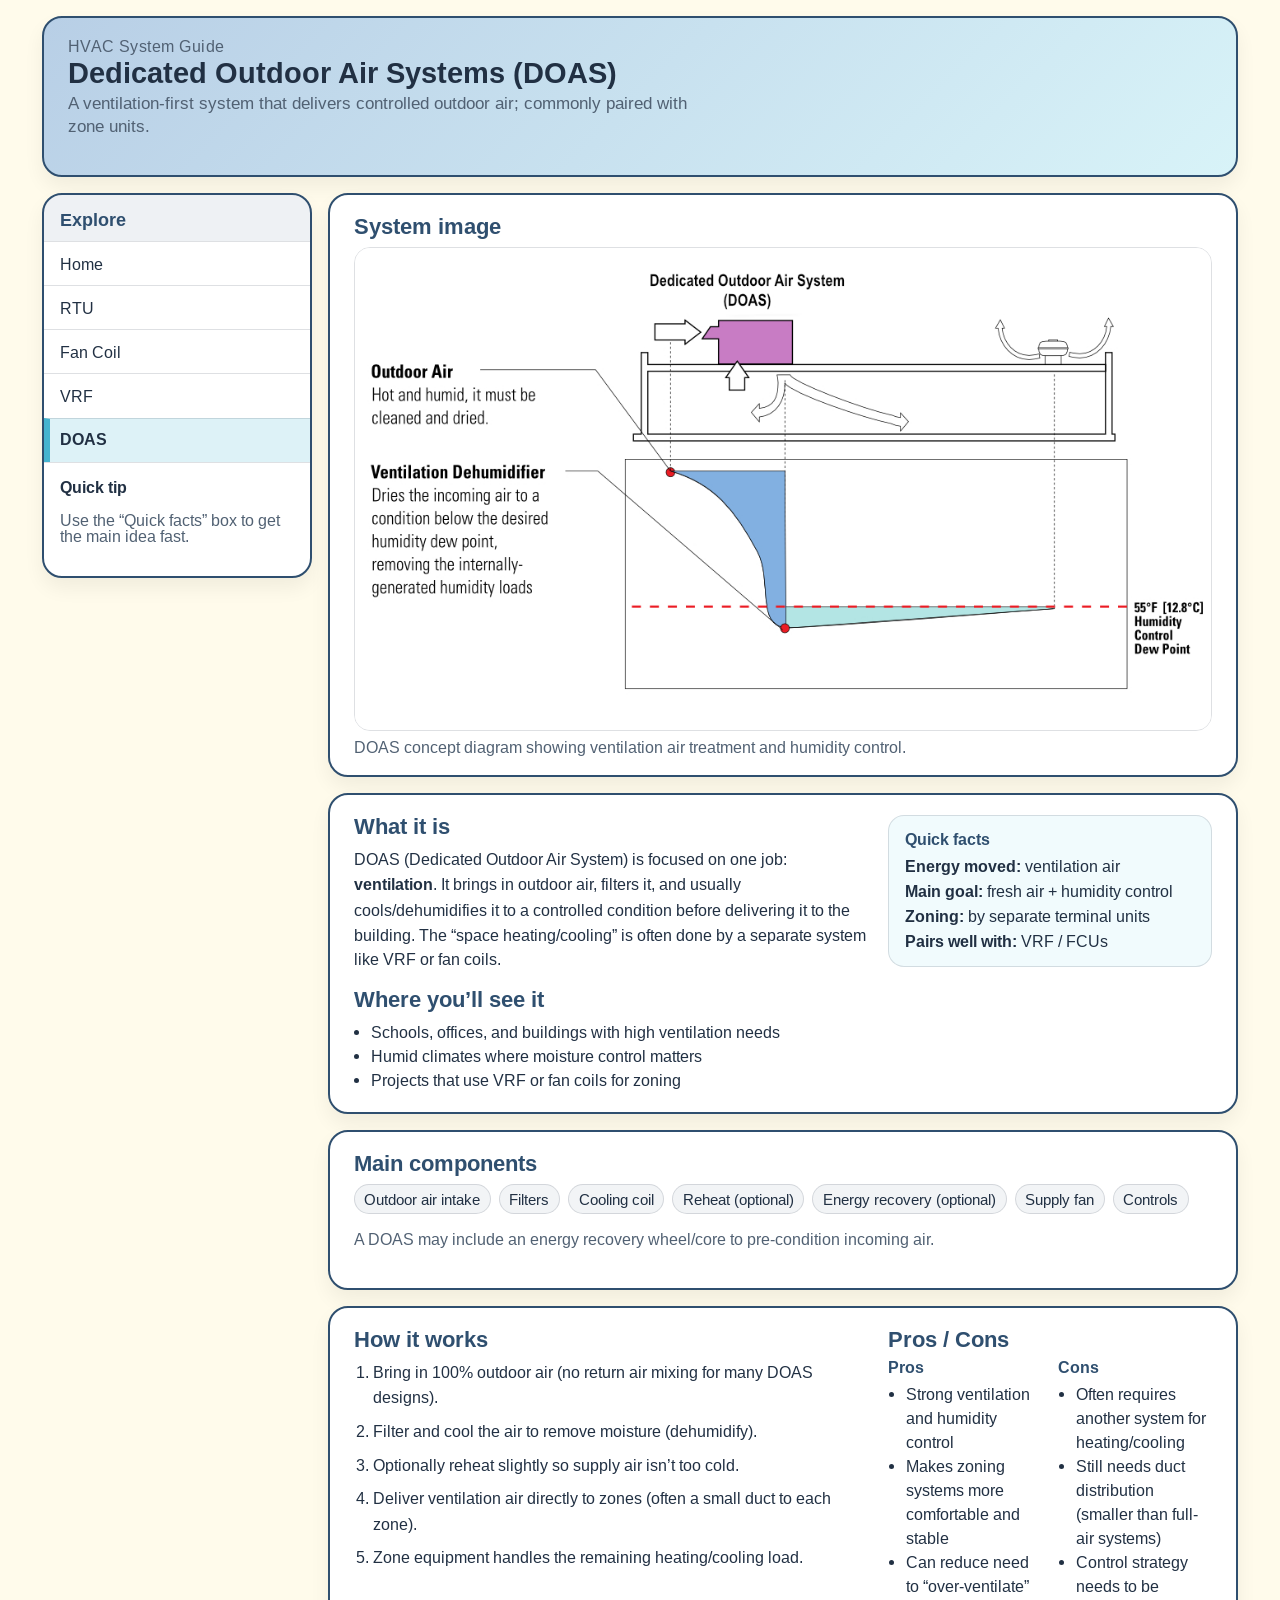
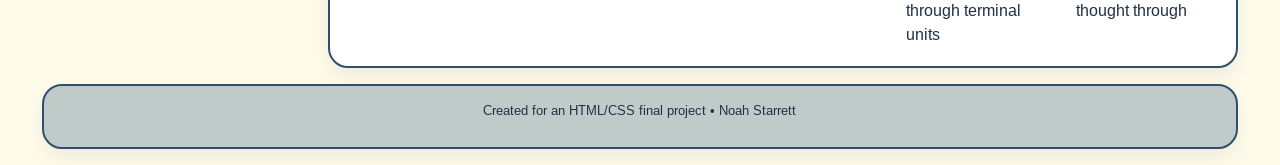
==== doas.html @ 3e5abf38 "Final Project Rough Draft" ====
<!DOCTYPE html>
<html lang="en">
<head>
  <meta charset="UTF-8">
  <meta name="viewport" content="width=device-width, initial-scale=1.0">
  <title>DOAS System Guide</title>
  <link rel="stylesheet" href="reset.css">
  <link rel="stylesheet" href="main.css">
  <link rel="preconnect" href="https://fonts.googleapis.com">
  <link rel="preconnect" href="https://fonts.gstatic.com" crossorigin>
  <link href="https://fonts.googleapis.com/css2?family=Arimo:ital,wght@0,400..700;1,400..700&display=swap" rel="stylesheet">
</head>

<body>
  <div class="wrapper">
    <header class="site-header">
      <div>
        <p class="kicker">HVAC System Guide</p>
        <h1>Dedicated Outdoor Air Systems (DOAS)</h1>
        <p class="subtitle">A ventilation-first system that delivers controlled outdoor air; commonly paired with zone units.</p>
      </div>
    </header>

    
    <nav class="site-nav" aria-label="Site navigation">
      <h2 class="nav-title">Explore</h2>
      <ul>
        <li><a  href="index.html">Home</a></li>
        <li><a  href="rtu.html">RTU</a></li>
        <li><a  href="fancoil.html">Fan Coil</a></li>
        <li><a  href="vrf.html">VRF</a></li>
        <li><a class="active" href="doas.html">DOAS</a></li>
      </ul>

      <div class="nav-note">
        <p><strong>Quick tip</strong></p>
        <p>Use the “Quick facts” box to get the main idea fast.</p>
      </div>
    </nav>
    

    <main class="content">
      <section class="panel">
        <h2>System image</h2>
        <figure class="figure">
          <img class="hero-img" src="images/doas_diagram.png" alt="Dedicated Outdoor Air System (DOAS) airflow diagram">
          <figcaption>DOAS concept diagram showing ventilation air treatment and humidity control.</figcaption>
        </figure>
      </section>

      
<section class="panel grid-2">
  <div>
    <h2>What it is</h2>
    <p>
      DOAS (Dedicated Outdoor Air System) is focused on one job: <strong>ventilation</strong>.
      It brings in outdoor air, filters it, and usually cools/dehumidifies it to a controlled condition
      before delivering it to the building. The “space heating/cooling” is often done by a separate system
      like VRF or fan coils.
    </p>

    <h2>Where you’ll see it</h2>
    <ul class="bullets">
      <li>Schools, offices, and buildings with high ventilation needs</li>
      <li>Humid climates where moisture control matters</li>
      <li>Projects that use VRF or fan coils for zoning</li>
    </ul>
  </div>

  <aside class="callout">
    <h3>Quick facts</h3>
    <ul class="facts">
      <li><strong>Energy moved:</strong> ventilation air</li>
      <li><strong>Main goal:</strong> fresh air + humidity control</li>
      <li><strong>Zoning:</strong> by separate terminal units</li>
      <li><strong>Pairs well with:</strong> VRF / FCUs</li>
    </ul>
  </aside>
</section>

<section class="panel">
  <h2>Main components</h2>
  <div class="chips">
    <span class="chip">Outdoor air intake</span>
    <span class="chip">Filters</span>
    <span class="chip">Cooling coil</span>
    <span class="chip">Reheat (optional)</span>
    <span class="chip">Energy recovery (optional)</span>
    <span class="chip">Supply fan</span>
    <span class="chip">Controls</span>
  </div>
  <p class="note">A DOAS may include an energy recovery wheel/core to pre-condition incoming air.</p>
</section>

<section class="panel grid-2">
  <div>
    <h2>How it works</h2>
    <ol class="steps">
      <li>Bring in 100% outdoor air (no return air mixing for many DOAS designs).</li>
      <li>Filter and cool the air to remove moisture (dehumidify).</li>
      <li>Optionally reheat slightly so supply air isn’t too cold.</li>
      <li>Deliver ventilation air directly to zones (often a small duct to each zone).</li>
      <li>Zone equipment handles the remaining heating/cooling load.</li>
    </ol>
  </div>

  <div>
    <h2>Pros / Cons</h2>
    <div class="proscons">
      <div>
        <h3>Pros</h3>
        <ul class="bullets">
          <li>Strong ventilation and humidity control</li>
          <li>Makes zoning systems more comfortable and stable</li>
          <li>Can reduce need to “over-ventilate” through terminal units</li>
        </ul>
      </div>
      <div>
        <h3>Cons</h3>
        <ul class="bullets">
          <li>Often requires another system for heating/cooling</li>
          <li>Still needs duct distribution (smaller than full-air systems)</li>
          <li>Control strategy needs to be thought through</li>
        </ul>
      </div>
    </div>
  </div>
</section>

    </main>

    <footer class="site-footer">
      <p><small>Created for an HTML/CSS final project • Noah Starrett</small></p>
    </footer>
  </div>
</body>
</html>
---- main.css ----
/* HVAC System Guide - main.css */
/* Saw that this would help with organizing colors */
:root{
  --bg: #fffbeb;
  --paper: #ffffff;
  --ink: #213043;
  --muted: #516173;
  --brand: #2f4f6f;
  --accent: rgb(69, 180, 208);
  --border: rgba(33, 48, 67, 0.15);
  --shadow: 0 10px 20px rgba(0,0,0,0.06);
  --radius: 1.25rem;
}

* { box-sizing: border-box; }

body{
  background-color: var(--bg);
  font-family: "Arimo", sans-serif;
  color: var(--ink);
}

/* Layout */
.wrapper{
  width: min(1400px, 96vw);
  max-width: 1400px;
  margin: 0 auto;
  display: grid;
  grid-template-columns: 270px 1fr;
  gap: 1rem;
  padding: 1rem;
}

.site-header{
  grid-column: 1 / -1;
  background: linear-gradient(135deg, #b8cfe6, #d8f3f8);
  border: 2px solid var(--brand);
  border-radius: var(--radius);
  padding: 1.25rem 1.5rem;
  box-shadow: var(--shadow);
}

.kicker{
  color: var(--muted);
  letter-spacing: 0.03em;
  margin-bottom: .3rem;
}

.site-header h1{
  font-size: 1.8rem;
  margin-bottom: .35rem;
}

.subtitle{
  color: var(--muted);
  font-size: 1.05rem;
  line-height: 1.35;
  max-width: 70ch;
}

/* Nav */
.site-nav{
  position: sticky;
  top: 1rem;
  align-self: start;
  max-height: calc(100vh - 2rem);
  overflow: auto;
  background-color: var(--paper);
  border: 2px solid var(--brand);
  border-radius: var(--radius);
  overflow: hidden;
  box-shadow: var(--shadow);
  height: fit-content;
}

.nav-title{
  background-color: rgba(47, 79, 111, 0.08);
  padding: 1rem 1rem .75rem 1rem;
  font-size: 1.1rem;
  color: var(--brand);
}

.site-nav ul{
  list-style-type: none;
}

.site-nav a{
  display: block;
  padding: .85rem 1rem;
  text-decoration: none;
  color: var(--ink);
  border-top: 1px solid var(--border);
}

.site-nav a:hover{
  background-color: rgba(69, 180, 208, 0.12);
}

.site-nav a.active{
  background-color: rgba(69, 180, 208, 0.18);
  border-left: 6px solid var(--accent);
  padding-left: calc(1rem - 6px);
  font-weight: 700;
}

.nav-note{
  border-top: 1px solid var(--border);
  padding: 1rem;
  color: var(--muted);
}

.nav-note strong{ color: var(--ink); }

/* Content */
.content{
  background-color: transparent;
  display: grid;
  gap: 1rem;
}

.panel{
  background-color: var(--paper);
  border: 2px solid var(--brand);
  border-radius: var(--radius);
  padding: 1.25rem 1.5rem;
  box-shadow: var(--shadow);
}

.panel h2{
  font-size: 1.4rem;
  color: var(--brand);
  margin-bottom: .6rem;
}

.panel p{
  line-height: 1.55;
  margin-bottom: 1rem;
}

.note{
  color: var(--muted);
  font-size: 1rem;
}

/* Cards (home page) */
.cards{
  margin-top: .75rem;
  display: grid;
  grid-template-columns: repeat(2, minmax(0, 1fr));
  gap: 1rem;
}

.card{
  border: 1px solid var(--border);
  border-radius: 1rem;
  padding: 1rem;
}

.card h3{
  font-size: 1.15rem;
  margin-bottom: .4rem;
}

.card p{
  color: var(--muted);
}

.button{
  display: inline-block;
  margin-top: .4rem;
  padding: .65rem .9rem;
  border-radius: 999px;
  border: 1px solid rgba(47, 79, 111, 0.35);
  text-decoration: none;
  color: var(--ink);
  background-color: rgba(47, 79, 111, 0.06);
}

.button:hover{
  background-color: rgba(69, 180, 208, 0.18);
}

/* Two-column content sections */
.grid-2{
  display: grid;
  grid-template-columns: 1.6fr 1fr;
  gap: 1rem;
  align-items: start;
}

.callout{
  border: 1px solid var(--border);
  border-radius: 1rem;
  padding: 1rem;
  background-color: rgba(216, 243, 248, 0.35);
}

.callout h3{
  margin-bottom: .6rem;
  color: var(--brand);
}

.facts{
  list-style-type: none;
  display: grid;
  gap: .5rem;
}

.facts strong{
  color: var(--ink);
}

/* Lists */
.bullets{
  margin-left: 1.1rem;
  line-height: 1.5;
}

.steps{
  margin-left: 1.2rem;
  line-height: 1.6;
}

.steps li{
  margin-bottom: .5rem;
}

/* Chips */
.chips{
  display: flex;
  flex-wrap: wrap;
  gap: .5rem;
  margin-bottom: .8rem;
}

.chip{
  border: 1px solid var(--border);
  background-color: rgba(47, 79, 111, 0.06);
  padding: .4rem .6rem;
  border-radius: 999px;
  font-size: .95rem;
}

/* Pros/Cons */
.proscons{
  display: grid;
  grid-template-columns: 1fr 1fr;
  gap: 1rem;
}

.proscons h3{
  color: var(--brand);
  margin-bottom: .4rem;
}

/* Tables */
.table-wrap{
  overflow-x: auto;
  border: 1px solid var(--border);
  border-radius: 1rem;
}

.compare{
  width: 100%;
  border-collapse: collapse;
  min-width: 900px;
}

.compare caption{
  text-align: left;
  padding: .9rem 1rem;
  color: var(--muted);
}

.compare th, .compare td{
  padding: .85rem 1rem;
  border-top: 1px solid var(--border);
  vertical-align: top;
}

.compare thead th{
  background-color: rgba(47, 79, 111, 0.06);
  border-top: none;
}


/* Footer */
.site-footer{
  grid-column: 1 / -1;
  background-color: #c0cac9;
  border: 2px solid var(--brand);
  border-radius: var(--radius);
  padding: .9rem 1rem;
  text-align: center;
  box-shadow: var(--shadow);
}

/* Responsive */
@media (max-width: 56rem){
  .wrapper{
    grid-template-columns: 1fr;
  }
  .site-nav{
    position: relative;
  }
  .cards{
    grid-template-columns: 1fr;
  }
  .grid-2{
    grid-template-columns: 1fr;
  }
  .proscons{
    grid-template-columns: 1fr;
  }
}

/* Clickable card links */
.card-link{
  display: block;
  text-decoration: none;
  color: inherit;
}
.card-link:hover .card{
  background-color: rgba(69, 180, 208, 0.08);
}

/* Images */
.hero-img{
  width: 100%;
  height: auto;
  display: block;
  border-radius: 1rem;
  border: 1px solid var(--border);
}
.figure{
  margin-top: .5rem;
}
.figure figcaption{
  color: var(--muted);
  margin-top: .5rem;
}
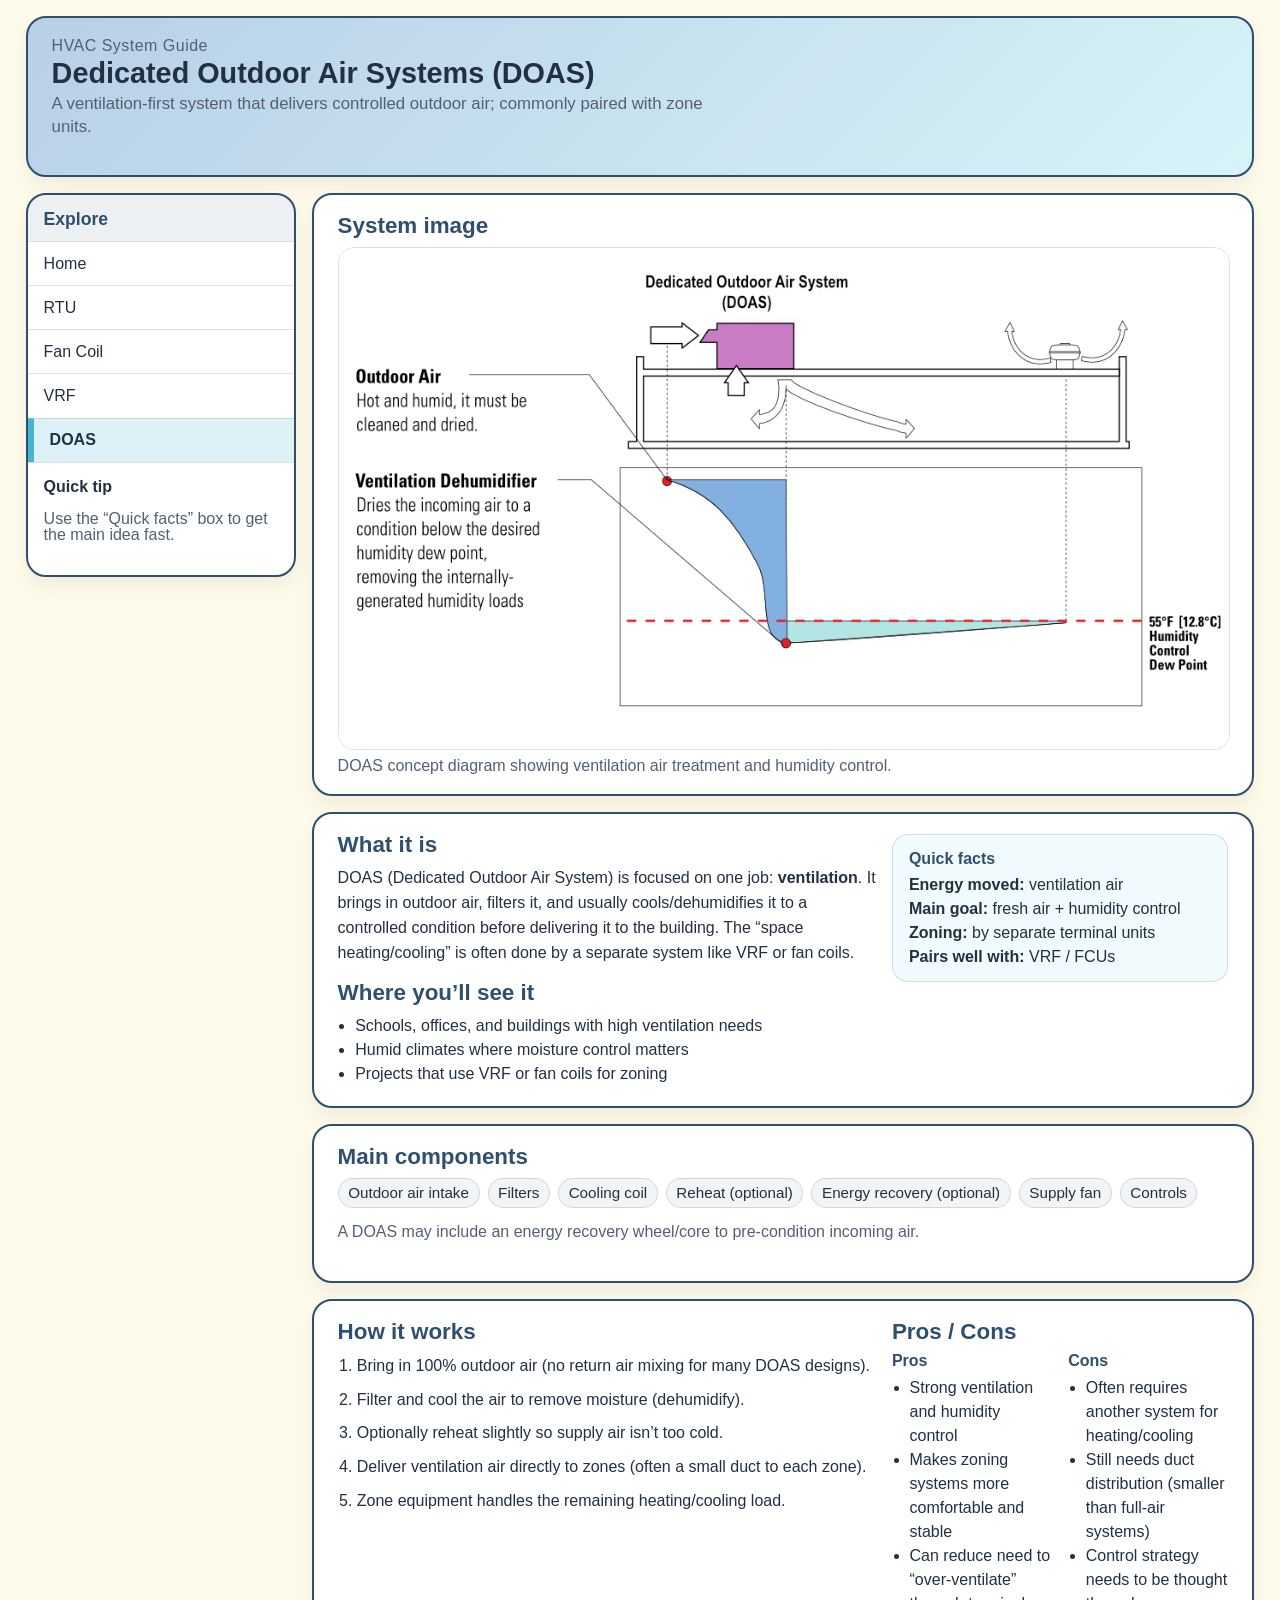
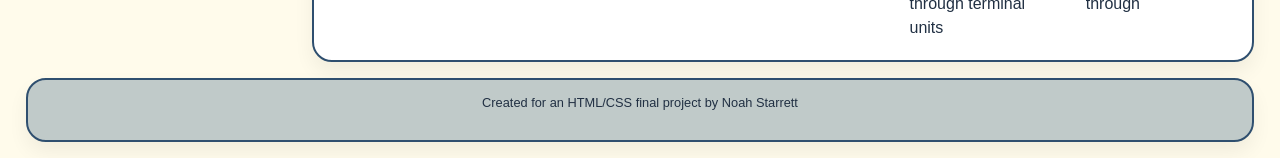
==== commit 01e0ca35: "Cleaned up code, removed some shortcuts that I had researched" ====
--- a/doas.html
+++ b/doas.html
@@ -22,7 +22,7 @@
     </header>
 
     
-    <nav class="site-nav" aria-label="Site navigation">
+    <nav class="site-nav">
       <h2 class="nav-title">Explore</h2>
       <ul>
         <li><a  href="index.html">Home</a></li>
@@ -130,7 +130,7 @@
     </main>
 
     <footer class="site-footer">
-      <p><small>Created for an HTML/CSS final project • Noah Starrett</small></p>
+      <p><small>Created for an HTML/CSS final project by Noah Starrett</small></p>
     </footer>
   </div>
 </body>
--- a/main.css
+++ b/main.css
@@ -1,28 +1,12 @@
-/* HVAC System Guide - main.css */
-/* Saw that this would help with organizing colors */
-:root{
-  --bg: #fffbeb;
-  --paper: #ffffff;
-  --ink: #213043;
-  --muted: #516173;
-  --brand: #2f4f6f;
-  --accent: rgb(69, 180, 208);
-  --border: rgba(33, 48, 67, 0.15);
-  --shadow: 0 10px 20px rgba(0,0,0,0.06);
-  --radius: 1.25rem;
-}
-
-* { box-sizing: border-box; }
 
 body{
-  background-color: var(--bg);
-  font-family: "Arimo", sans-serif;
-  color: var(--ink);
-}
-
-/* Layout */
+  background-color: #fffbeb;
+  font-family: Arial, sans-serif;
+  color: #213043;
+}
+
 .wrapper{
-  width: min(1400px, 96vw);
+  width: 96%;
   max-width: 1400px;
   margin: 0 auto;
   display: grid;
@@ -34,14 +18,14 @@
 .site-header{
   grid-column: 1 / -1;
   background: linear-gradient(135deg, #b8cfe6, #d8f3f8);
-  border: 2px solid var(--brand);
-  border-radius: var(--radius);
+  border: 2px solid #2f4f6f;
+  border-radius: 1.25rem;
   padding: 1.25rem 1.5rem;
-  box-shadow: var(--shadow);
+  box-shadow: 0 10px 20px rgba(0,0,0,0.06);
 }
 
 .kicker{
-  color: var(--muted);
+  color: #516173;
   letter-spacing: 0.03em;
   margin-bottom: .3rem;
 }
@@ -52,44 +36,34 @@
 }
 
 .subtitle{
-  color: var(--muted);
+  color: #516173;
   font-size: 1.05rem;
   line-height: 1.35;
   max-width: 70ch;
 }
 
-/* Nav */
 .site-nav{
-  position: sticky;
-  top: 1rem;
   align-self: start;
-  max-height: calc(100vh - 2rem);
-  overflow: auto;
-  background-color: var(--paper);
-  border: 2px solid var(--brand);
-  border-radius: var(--radius);
+  background-color: #ffffff;
+  border: 2px solid #2f4f6f;
+  border-radius: 1.25rem;
   overflow: hidden;
-  box-shadow: var(--shadow);
-  height: fit-content;
+  box-shadow: 0 10px 20px rgba(0,0,0,0.06);
 }
 
 .nav-title{
   background-color: rgba(47, 79, 111, 0.08);
   padding: 1rem 1rem .75rem 1rem;
   font-size: 1.1rem;
-  color: var(--brand);
-}
-
-.site-nav ul{
-  list-style-type: none;
+  color: #2f4f6f;
 }
 
 .site-nav a{
   display: block;
   padding: .85rem 1rem;
   text-decoration: none;
-  color: var(--ink);
-  border-top: 1px solid var(--border);
+  color: #213043;
+  border-top: 1px solid rgba(33, 48, 67, 0.15);
 }
 
 .site-nav a:hover{
@@ -98,37 +72,34 @@
 
 .site-nav a.active{
   background-color: rgba(69, 180, 208, 0.18);
-  border-left: 6px solid var(--accent);
-  padding-left: calc(1rem - 6px);
+  border-left: 6px solid rgb(69, 180, 208);
   font-weight: 700;
 }
 
 .nav-note{
-  border-top: 1px solid var(--border);
+  border-top: 1px solid rgba(33, 48, 67, 0.15);
   padding: 1rem;
-  color: var(--muted);
-}
-
-.nav-note strong{ color: var(--ink); }
-
-/* Content */
+  color: #516173;
+}
+
+.nav-note strong{ color: #213043; }
+
 .content{
-  background-color: transparent;
   display: grid;
   gap: 1rem;
 }
 
 .panel{
-  background-color: var(--paper);
-  border: 2px solid var(--brand);
-  border-radius: var(--radius);
+  background-color: #ffffff;
+  border: 2px solid #2f4f6f;
+  border-radius: 1.25rem;
   padding: 1.25rem 1.5rem;
-  box-shadow: var(--shadow);
+  box-shadow: 0 10px 20px rgba(0,0,0,0.06);
 }
 
 .panel h2{
   font-size: 1.4rem;
-  color: var(--brand);
+  color: #2f4f6f;
   margin-bottom: .6rem;
 }
 
@@ -138,22 +109,31 @@
 }
 
 .note{
-  color: var(--muted);
+  color: #516173;
   font-size: 1rem;
 }
 
-/* Cards (home page) */
 .cards{
   margin-top: .75rem;
   display: grid;
-  grid-template-columns: repeat(2, minmax(0, 1fr));
-  gap: 1rem;
+  grid-template-columns: 1fr 1fr;
+  gap: 1rem;
+}
+
+.card-link{
+  display: block;
+  text-decoration: none;
+  color: inherit;
 }
 
 .card{
-  border: 1px solid var(--border);
+  border: 1px solid rgba(33, 48, 67, 0.15);
   border-radius: 1rem;
   padding: 1rem;
+}
+
+.card-link:hover .card{
+  background-color: rgba(69, 180, 208, 0.08);
 }
 
 .card h3{
@@ -162,7 +142,7 @@
 }
 
 .card p{
-  color: var(--muted);
+  color: #516173;
 }
 
 .button{
@@ -172,7 +152,7 @@
   border-radius: 999px;
   border: 1px solid rgba(47, 79, 111, 0.35);
   text-decoration: none;
-  color: var(--ink);
+  color: #213043;
   background-color: rgba(47, 79, 111, 0.06);
 }
 
@@ -180,7 +160,6 @@
   background-color: rgba(69, 180, 208, 0.18);
 }
 
-/* Two-column content sections */
 .grid-2{
   display: grid;
   grid-template-columns: 1.6fr 1fr;
@@ -189,7 +168,7 @@
 }
 
 .callout{
-  border: 1px solid var(--border);
+  border: 1px solid rgba(33, 48, 67, 0.15);
   border-radius: 1rem;
   padding: 1rem;
   background-color: rgba(216, 243, 248, 0.35);
@@ -197,7 +176,7 @@
 
 .callout h3{
   margin-bottom: .6rem;
-  color: var(--brand);
+  color: #2f4f6f;
 }
 
 .facts{
@@ -207,13 +186,13 @@
 }
 
 .facts strong{
-  color: var(--ink);
-}
-
-/* Lists */
+  color: #213043;
+}
+
 .bullets{
   margin-left: 1.1rem;
   line-height: 1.5;
+  list-style-type: disc;
 }
 
 .steps{
@@ -225,7 +204,6 @@
   margin-bottom: .5rem;
 }
 
-/* Chips */
 .chips{
   display: flex;
   flex-wrap: wrap;
@@ -234,14 +212,13 @@
 }
 
 .chip{
-  border: 1px solid var(--border);
+  border: 1px solid rgba(33, 48, 67, 0.15);
   background-color: rgba(47, 79, 111, 0.06);
   padding: .4rem .6rem;
   border-radius: 999px;
   font-size: .95rem;
 }
 
-/* Pros/Cons */
 .proscons{
   display: grid;
   grid-template-columns: 1fr 1fr;
@@ -249,14 +226,13 @@
 }
 
 .proscons h3{
-  color: var(--brand);
+  color: #2f4f6f;
   margin-bottom: .4rem;
 }
 
-/* Tables */
 .table-wrap{
   overflow-x: auto;
-  border: 1px solid var(--border);
+  border: 1px solid rgba(33, 48, 67, 0.15);
   border-radius: 1rem;
 }
 
@@ -269,12 +245,12 @@
 .compare caption{
   text-align: left;
   padding: .9rem 1rem;
-  color: var(--muted);
+  color: #516173;
 }
 
 .compare th, .compare td{
   padding: .85rem 1rem;
-  border-top: 1px solid var(--border);
+  border-top: 1px solid rgba(33, 48, 67, 0.15);
   vertical-align: top;
 }
 
@@ -283,25 +259,36 @@
   border-top: none;
 }
 
-
-/* Footer */
 .site-footer{
   grid-column: 1 / -1;
   background-color: #c0cac9;
-  border: 2px solid var(--brand);
-  border-radius: var(--radius);
+  border: 2px solid #2f4f6f;
+  border-radius: 1.25rem;
   padding: .9rem 1rem;
   text-align: center;
-  box-shadow: var(--shadow);
-}
-
-/* Responsive */
+  box-shadow: 0 10px 20px rgba(0,0,0,0.06);
+}
+
+.hero-img{
+  width: 100%;
+  height: auto;
+  display: block;
+  border-radius: 1rem;
+  border: 1px solid rgba(33, 48, 67, 0.15);
+}
+
+.figure{
+  margin-top: .5rem;
+}
+
+.figure figcaption{
+  color: #516173;
+  margin-top: .5rem;
+}
+
 @media (max-width: 56rem){
   .wrapper{
     grid-template-columns: 1fr;
-  }
-  .site-nav{
-    position: relative;
   }
   .cards{
     grid-template-columns: 1fr;
@@ -313,29 +300,3 @@
     grid-template-columns: 1fr;
   }
 }
-
-/* Clickable card links */
-.card-link{
-  display: block;
-  text-decoration: none;
-  color: inherit;
-}
-.card-link:hover .card{
-  background-color: rgba(69, 180, 208, 0.08);
-}
-
-/* Images */
-.hero-img{
-  width: 100%;
-  height: auto;
-  display: block;
-  border-radius: 1rem;
-  border: 1px solid var(--border);
-}
-.figure{
-  margin-top: .5rem;
-}
-.figure figcaption{
-  color: var(--muted);
-  margin-top: .5rem;
-}
